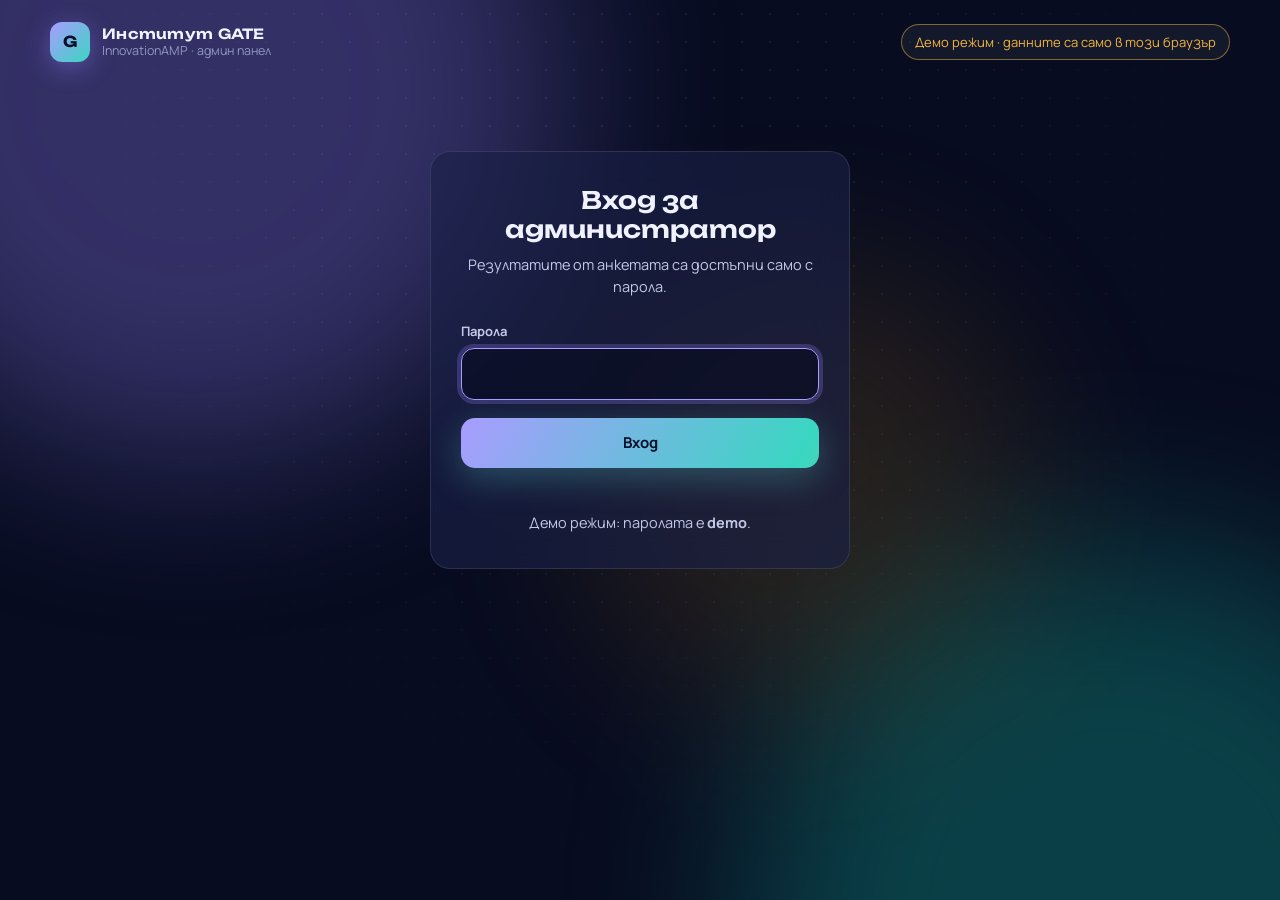
==== admin.html @ 1cb42c44 "InnovationAMP training feedback form with admin dashboard and Apps Script backend Co-Authored-By: Cl" ====
<!doctype html>
<html lang="bg">
<head>
  <meta charset="utf-8">
  <meta name="viewport" content="width=device-width, initial-scale=1">
  <title>Админ · Оценка на обученията · InnovationAMP</title>
  <meta name="robots" content="noindex, nofollow">
  <meta name="theme-color" content="#080c20">
  <link rel="preconnect" href="https://fonts.googleapis.com">
  <link rel="preconnect" href="https://fonts.gstatic.com" crossorigin>
  <link href="https://fonts.googleapis.com/css2?family=Manrope:wght@500;600;700;800&family=Unbounded:wght@500;600;700&display=swap" rel="stylesheet">
  <link rel="stylesheet" href="assets/css/style.css">
</head>
<body>
  <div class="aurora" aria-hidden="true"><i></i><i></i><i></i></div>

  <div class="wrap wrap--wide">
    <header class="top">
      <a class="brand" href="index.html">
        <div class="brand-mark" aria-hidden="true">G</div>
        <div class="brand-text">
          <b>Институт GATE</b>
          <span>InnovationAMP · админ панел</span>
        </div>
      </a>
      <span class="pill pill--demo" id="demoPill" hidden>Демо режим · данните са само в този браузър</span>
    </header>

    <!-- ВХОД -->
    <form class="card login" id="login" autocomplete="off">
      <h1>Вход за администратор</h1>
      <p>Резултатите от анкетата са достъпни само с парола.</p>
      <label class="field">
        <span>Парола</span>
        <input class="input" id="pwd" type="password" required autofocus>
      </label>
      <button class="btn btn--primary" id="loginBtn" type="submit">Вход</button>
      <div class="login-msg" id="loginMsg" role="alert"></div>
      <p id="demoHint" hidden>Демо режим: паролата е <b>demo</b>.</p>
    </form>

    <!-- ТАБЛО -->
    <main class="dash" id="dash" hidden>
      <div class="dash-head">
        <div>
          <h1>Резултати от оценката</h1>
          <p id="updated"></p>
        </div>
        <div class="toolbar">
          <button class="btn btn--sm" id="seedBtn" type="button" hidden>Зареди примерни данни</button>
          <button class="btn btn--sm" id="refreshBtn" type="button">Обнови</button>
          <button class="btn btn--sm" id="csvBtn" type="button">Експорт в CSV</button>
          <button class="btn btn--sm btn--danger" id="resetBtn" type="button">Изтрий цялата база</button>
          <button class="btn btn--sm btn--ghost" id="logoutBtn" type="button">Изход</button>
        </div>
      </div>

      <div class="filters" id="filters" role="group" aria-label="Филтър по обучение"></div>

      <div class="kpis" id="kpis"></div>

      <div class="grid2">
        <section class="card box">
          <h2>Средна оценка по въпроси</h2>
          <p class="box-sub">Скала от 1 (напълно несъгласен) до 5 (напълно съгласен).</p>
          <div id="avgChart"></div>
        </section>
        <section class="card box">
          <h2>Разпределение на отговорите</h2>
          <p class="box-sub">Дял на всяка оценка по въпроси, в проценти.</p>
          <div id="distChart"></div>
        </section>
      </div>

      <section class="card box">
        <h2>Коментари и предложения <span id="commentCount" style="color:var(--muted);font-family:var(--font);font-size:14px"></span></h2>
        <div id="comments"></div>
      </section>

      <section class="card box">
        <h2>Всички отговори <span id="rowCount" style="color:var(--muted);font-family:var(--font);font-size:14px"></span></h2>
        <p class="box-sub">Един ред = оценката на един участник за едно обучение. Кошчето изтрива само този ред.</p>
        <div id="table"></div>
      </section>
    </main>
  </div>

  <div class="tip" id="tip" aria-hidden="true"></div>
  <div class="toast" id="toast" role="status" aria-live="polite"></div>

  <!-- модален прозорец за потвърждение -->
  <div class="modal" id="modal" hidden role="dialog" aria-modal="true" aria-labelledby="modalTitle">
    <div class="card modal-box">
      <h2 id="modalTitle"></h2>
      <p id="modalText"></p>
      <input class="input" id="modalInput" type="text" autocomplete="off" hidden>
      <div class="modal-actions">
        <button class="btn btn--sm" id="modalCancel" type="button">Отказ</button>
        <button class="btn btn--sm btn--danger" id="modalOk" type="button">Изтрий</button>
      </div>
    </div>
  </div>

  <script src="assets/js/config.js"></script>
  <script src="assets/js/api.js"></script>
  <script src="assets/js/admin.js"></script>
</body>
</html>
---- assets/css/style.css ----
/* ============================================================
   InnovationAMP · Оценка на обученията — общи стилове
   (форма + админ панел)
   ============================================================ */

:root {
  --bg: #080c20;
  --surface: #141a3a;
  --card: rgba(26, 33, 72, 0.62);
  --card-solid: #171e44;
  --line: rgba(255, 255, 255, 0.10);
  --line-strong: rgba(255, 255, 255, 0.22);
  --ink: #f1f2ff;
  --ink-2: #c3c8e6;
  --muted: #9198c2;
  --ai: #8878ee;   --ai-glow: #a99cff;
  --iot: #10a593;  --iot-glow: #3ad6c2;
  --data: #c48610; --data-glow: #f2b53c;
  --danger: #ff7a70;
  --ok: #3ad6c2;
  --accent: var(--ai);
  --accent-glow: var(--ai-glow);
  --radius: 20px;
  --font: "Manrope", "Segoe UI", system-ui, sans-serif;
  --display: "Unbounded", "Manrope", "Segoe UI", sans-serif;
}

* { box-sizing: border-box; }
html { scroll-behavior: smooth; }
body {
  margin: 0;
  min-height: 100vh;
  background: var(--bg);
  color: var(--ink);
  font-family: var(--font);
  font-size: 16px;
  line-height: 1.55;
  -webkit-font-smoothing: antialiased;
  overflow-x: hidden;
}
h1, h2, h3 { font-family: var(--display); font-weight: 600; line-height: 1.2; margin: 0; text-wrap: balance; }
p { margin: 0; }
button { font: inherit; color: inherit; cursor: pointer; }
[hidden] { display: none !important; }
:focus-visible { outline: 2px solid var(--accent-glow); outline-offset: 3px; border-radius: 6px; }

/* ---------- анимиран фон ---------- */
.aurora { position: fixed; inset: 0; z-index: -1; overflow: hidden; pointer-events: none; }
.aurora i {
  position: absolute; width: 58vmax; height: 58vmax; border-radius: 50%;
  filter: blur(90px); opacity: 0.34;
  animation: drift 26s ease-in-out infinite alternate;
}
.aurora i:nth-child(1) { background: var(--ai);   top: -22vmax; left: -14vmax; }
.aurora i:nth-child(2) { background: var(--iot);  bottom: -30vmax; right: -16vmax; animation-duration: 32s; animation-delay: -8s; }
.aurora i:nth-child(3) { background: var(--data); top: 30%; left: 46%; width: 34vmax; height: 34vmax; opacity: 0.16; animation-duration: 38s; animation-delay: -15s; }
.aurora::after {
  content: ""; position: absolute; inset: 0;
  background-image: radial-gradient(rgba(255,255,255,0.07) 1px, transparent 1px);
  background-size: 28px 28px;
  mask-image: radial-gradient(ellipse at 50% 20%, #000 10%, transparent 72%);
  -webkit-mask-image: radial-gradient(ellipse at 50% 20%, #000 10%, transparent 72%);
}
@keyframes drift {
  from { transform: translate3d(0, 0, 0) scale(1); }
  to   { transform: translate3d(9vmax, 6vmax, 0) scale(1.18); }
}

/* ---------- обща рамка ---------- */
.wrap { width: min(100% - 32px, 860px); margin-inline: auto; }
.wrap--wide { width: min(100% - 32px, 1180px); }

.top { display: flex; align-items: center; justify-content: space-between; gap: 12px; padding: 22px 0 8px; flex-wrap: wrap; }
.brand { display: flex; align-items: center; gap: 12px; text-decoration: none; color: inherit; }
.brand-mark {
  width: 40px; height: 40px; border-radius: 12px; display: grid; place-items: center;
  background: linear-gradient(135deg, var(--ai-glow), var(--iot-glow));
  color: #07102a; font-family: var(--display); font-weight: 700; font-size: 15px;
  box-shadow: 0 6px 24px rgba(136, 120, 238, 0.45);
}
.brand-text { display: flex; flex-direction: column; line-height: 1.2; }
.brand-text b { font-family: var(--display); font-size: 14px; font-weight: 600; letter-spacing: 0.02em; }
.brand-text span { font-size: 12.5px; color: var(--muted); }

.pill {
  display: inline-flex; align-items: center; gap: 8px; padding: 7px 13px; border-radius: 999px;
  border: 1px solid var(--line); background: rgba(255,255,255,0.05); font-size: 13px; color: var(--ink-2);
}
.pill svg { width: 15px; height: 15px; }
.pill--demo { border-color: rgba(242, 181, 60, 0.5); color: var(--data-glow); }

.card {
  background: var(--card); border: 1px solid var(--line); border-radius: var(--radius);
  backdrop-filter: blur(18px); -webkit-backdrop-filter: blur(18px);
}

/* ---------- бутони ---------- */
.btn {
  display: inline-flex; align-items: center; justify-content: center; gap: 10px;
  padding: 13px 22px; border-radius: 14px; border: 1px solid var(--line-strong);
  background: rgba(255,255,255,0.06); font-weight: 700; font-size: 15px;
  transition: transform .18s ease, background .18s ease, box-shadow .18s ease, opacity .18s ease;
}
.btn:hover:not(:disabled) { transform: translateY(-2px); background: rgba(255,255,255,0.11); }
.btn:active:not(:disabled) { transform: translateY(0); }
.btn:disabled { opacity: 0.45; cursor: not-allowed; }
.btn svg { width: 18px; height: 18px; flex: none; }
.btn--primary {
  border: 0; color: #07102a;
  background: linear-gradient(120deg, var(--ai-glow), var(--iot-glow) 60%, var(--data-glow) 130%);
  background-size: 160% 100%;
  box-shadow: 0 10px 34px rgba(88, 196, 196, 0.32);
}
.btn--primary:hover:not(:disabled) { background: linear-gradient(120deg, var(--ai-glow), var(--iot-glow) 60%, var(--data-glow) 130%); background-size: 160% 100%; background-position: 60% 0; box-shadow: 0 14px 40px rgba(88, 196, 196, 0.45); }
.btn--ghost { border-color: transparent; background: transparent; color: var(--ink-2); }
.btn--danger { border-color: rgba(255, 122, 112, 0.5); color: var(--danger); }
.btn--danger:hover:not(:disabled) { background: rgba(255, 122, 112, 0.14); }
.btn--sm { padding: 8px 13px; font-size: 13.5px; border-radius: 11px; }
.btn--big { padding: 16px 30px; font-size: 16.5px; border-radius: 16px; }
.spinner { width: 18px; height: 18px; border-radius: 50%; border: 2.5px solid rgba(7,16,42,0.25); border-top-color: #07102a; animation: spin .7s linear infinite; }
.btn:not(.btn--primary) .spinner { border-color: rgba(255,255,255,0.25); border-top-color: #fff; }
@keyframes spin { to { transform: rotate(360deg); } }

/* ============================================================
   ФОРМА
   ============================================================ */

.steps { display: flex; align-items: center; gap: 10px; margin: 26px 0 0; padding: 0; list-style: none; font-size: 13px; color: var(--muted); }
.steps li { display: flex; align-items: center; gap: 8px; transition: color .3s; }
.steps li + li::before { content: ""; width: clamp(14px, 6vw, 46px); height: 2px; border-radius: 2px; background: var(--line-strong); margin-right: 2px; }
.steps b {
  width: 26px; height: 26px; border-radius: 50%; display: grid; place-items: center; font-size: 12.5px;
  border: 1.5px solid var(--line-strong); transition: all .3s;
}
.steps li.is-current { color: var(--ink); }
.steps li.is-current b { background: var(--ink); color: var(--bg); border-color: var(--ink); box-shadow: 0 0 0 5px rgba(255,255,255,0.1); }
.steps li.is-done b { background: var(--iot); border-color: var(--iot); color: #fff; }
.steps li.is-done + li::before { background: var(--iot); }

.stage { display: none; padding: 30px 0 70px; }
.stage.is-active { display: block; animation: stageIn .55s cubic-bezier(.2,.8,.2,1) both; }
@keyframes stageIn { from { opacity: 0; transform: translateY(22px); } to { opacity: 1; transform: none; } }

.hero h1 { font-size: clamp(28px, 5.4vw, 46px); letter-spacing: -0.01em; }
.hero h1 em {
  font-style: normal;
  background: linear-gradient(100deg, var(--ai-glow), var(--iot-glow) 55%, var(--data-glow));
  -webkit-background-clip: text; background-clip: text; color: transparent;
}
.hero p { margin-top: 16px; max-width: 62ch; color: var(--ink-2); font-size: 17px; }
.eyebrow { font-size: 12.5px; letter-spacing: 0.16em; text-transform: uppercase; color: var(--muted); font-weight: 700; margin-bottom: 14px; }

/* --- избор на обучения --- */
.pick { border: 0; padding: 0; margin: 34px 0 0; display: grid; gap: 14px; }
.pick legend { padding: 0; margin-bottom: 14px; font-weight: 700; font-size: 16px; }
.pick legend small { display: block; font-weight: 500; color: var(--muted); font-size: 13.5px; margin-top: 2px; }
.pick-card { position: relative; display: block; cursor: pointer; animation: stageIn .6s cubic-bezier(.2,.8,.2,1) both; }
.pick-card:nth-of-type(2) { animation-delay: .08s; }
.pick-card:nth-of-type(3) { animation-delay: .16s; }
.pick-card input { position: absolute; opacity: 0; inset: 0; width: 100%; height: 100%; margin: 0; cursor: pointer; }
.pick-body {
  display: grid; grid-template-columns: auto 1fr auto; align-items: center; gap: 18px;
  padding: 20px 22px; border-radius: var(--radius); border: 1.5px solid var(--line);
  background: var(--card); backdrop-filter: blur(18px); -webkit-backdrop-filter: blur(18px);
  transition: transform .22s ease, border-color .22s ease, box-shadow .22s ease, background .22s ease;
}
.pick-card:hover .pick-body { transform: translateY(-3px); border-color: var(--line-strong); }
.pick-icon {
  width: 54px; height: 54px; border-radius: 16px; display: grid; place-items: center;
  background: color-mix(in srgb, var(--c) 22%, transparent); color: var(--g);
  transition: transform .35s cubic-bezier(.3,1.6,.5,1), background .25s;
}
.pick-icon svg { width: 28px; height: 28px; }
.pick-title { font-weight: 700; font-size: 17px; line-height: 1.35; }
.pick-sub { color: var(--muted); font-size: 13.5px; margin-top: 2px; }
.pick-check {
  width: 30px; height: 30px; border-radius: 10px; border: 2px solid var(--line-strong);
  display: grid; place-items: center; transition: all .22s ease;
}
.pick-check svg { width: 18px; height: 18px; stroke-dasharray: 24; stroke-dashoffset: 24; transition: stroke-dashoffset .3s ease .05s; }
.pick-card input:checked + .pick-body {
  border-color: var(--g); background: color-mix(in srgb, var(--c) 16%, var(--card));
  box-shadow: 0 12px 40px color-mix(in srgb, var(--c) 30%, transparent), inset 0 0 0 1px color-mix(in srgb, var(--g) 40%, transparent);
}
.pick-card input:checked + .pick-body .pick-icon { transform: scale(1.1) rotate(-6deg); background: var(--c); color: #fff; }
.pick-card input:checked + .pick-body .pick-check { background: var(--g); border-color: var(--g); color: #07102a; }
.pick-card input:checked + .pick-body .pick-check svg { stroke-dashoffset: 0; }
.pick-card input:focus-visible + .pick-body { outline: 2px solid var(--g); outline-offset: 3px; }

.actions { display: flex; align-items: center; justify-content: space-between; gap: 14px; flex-wrap: wrap; margin-top: 28px; }
.actions .hint { color: var(--muted); font-size: 14px; }

/* --- табове --- */
.rate-head h2 { font-size: clamp(22px, 3.6vw, 30px); }
.rate-head p { color: var(--ink-2); margin-top: 8px; }
.tabs { display: flex; gap: 10px; margin-top: 24px; overflow-x: auto; padding: 4px 2px 22px; scrollbar-width: thin; }
.tab {
  --c: var(--ai); --g: var(--ai-glow);
  flex: 1 1 0; min-width: 190px; display: flex; align-items: center; gap: 12px; text-align: left;
  padding: 13px 16px; border-radius: 16px; border: 1.5px solid var(--line);
  background: rgba(255,255,255,0.04); color: var(--ink-2);
  transition: all .22s ease;
}
.tab:hover { border-color: var(--line-strong); color: var(--ink); }
.tab[aria-selected="true"] {
  color: var(--ink); border-color: var(--g);
  background: color-mix(in srgb, var(--c) 20%, var(--card-solid));
  box-shadow: 0 10px 30px color-mix(in srgb, var(--c) 28%, transparent);
}
.tab-label { font-weight: 700; font-size: 14.5px; line-height: 1.3; flex: 1; }
.tab-label small { display: block; font-weight: 500; font-size: 12px; color: var(--muted); margin-top: 1px; }
.ring { position: relative; width: 38px; height: 38px; flex: none; }
.ring svg { width: 100%; height: 100%; transform: rotate(-90deg); }
.ring circle { fill: none; stroke-width: 4; }
.ring .ring-bg { stroke: rgba(255,255,255,0.13); }
.ring .ring-fg { stroke: var(--g); stroke-linecap: round; stroke-dasharray: 100.5; stroke-dashoffset: 100.5; transition: stroke-dashoffset .45s cubic-bezier(.3,1,.4,1); }
.ring span { position: absolute; inset: 0; display: grid; place-items: center; font-size: 11px; font-weight: 800; color: var(--ink); }
.ring span svg { width: 16px; height: 16px; transform: none; color: var(--g); }
.tab.is-warn { border-color: var(--danger); animation: shake .45s ease; }
.tab.is-warn .tab-label small { color: var(--danger); }
@keyframes shake { 20% { transform: translateX(-6px); } 40% { transform: translateX(6px); } 60% { transform: translateX(-4px); } 80% { transform: translateX(3px); } }

/* --- панел с въпроси --- */
.panel { --c: var(--ai); --g: var(--ai-glow); margin-top: 10px; display: grid; gap: 14px; }
.panel.is-active { animation: stageIn .45s cubic-bezier(.2,.8,.2,1) both; }
.panel-title { display: flex; align-items: center; gap: 12px; margin: 8px 0 2px; }
.panel-title i { width: 10px; height: 10px; border-radius: 50%; background: var(--g); box-shadow: 0 0 0 5px color-mix(in srgb, var(--c) 30%, transparent); flex: none; }
.panel-title h3 { font-size: 18px; }

.q { padding: 20px 22px 18px; transition: border-color .25s, box-shadow .25s; }
.q-head { display: flex; gap: 14px; align-items: flex-start; }
.q-num {
  flex: none; width: 30px; height: 30px; border-radius: 10px; display: grid; place-items: center;
  font-weight: 800; font-size: 13.5px; background: rgba(255,255,255,0.08); color: var(--ink-2);
  transition: all .25s ease;
}
.q-text { font-weight: 700; font-size: 16.5px; padding-top: 3px; }
.q.is-answered .q-num { background: var(--c); color: #fff; }
.q.is-missing { border-color: var(--danger); box-shadow: 0 0 0 4px rgba(255, 122, 112, 0.14); }
.q-error { display: none; color: var(--danger); font-size: 13.5px; font-weight: 600; margin-top: 10px; }
.q.is-missing .q-error { display: block; }

/* --- плъзгач 1–5 --- */
.scale { margin-top: 18px; padding: 6px 0 0; border-radius: 14px; touch-action: pan-y; user-select: none; -webkit-user-select: none; }
.scale-rail { position: relative; height: 44px; margin: 0 22px; cursor: pointer; }
.scale-rail::before {
  content: ""; position: absolute; left: -10px; right: -10px; top: 50%; height: 10px; margin-top: -5px;
  border-radius: 10px; background: rgba(255,255,255,0.10);
}
.scale-fill {
  position: absolute; left: -10px; top: 50%; height: 10px; margin-top: -5px; border-radius: 10px;
  width: 0; background: linear-gradient(90deg, var(--c), var(--g));
  transition: width .28s cubic-bezier(.3,1.2,.4,1);
}
.scale-stop {
  position: absolute; top: 50%; width: 30px; height: 30px; margin: -15px 0 0 -15px; border-radius: 50%;
  display: grid; place-items: center; font-size: 12.5px; font-weight: 800; color: var(--muted);
  background: var(--card-solid); border: 2px solid var(--line-strong);
  transition: all .22s ease;
}
.scale-rail:hover .scale-stop { border-color: rgba(255,255,255,0.4); }
.scale-stop.is-on { background: var(--c); border-color: var(--g); color: #fff; }
.scale-thumb {
  position: absolute; top: 50%; width: 44px; height: 44px; margin: -22px 0 0 -22px; border-radius: 50%;
  display: grid; place-items: center; font-weight: 800; font-size: 17px; color: #07102a;
  background: var(--g); box-shadow: 0 6px 22px color-mix(in srgb, var(--c) 70%, transparent), 0 0 0 6px color-mix(in srgb, var(--g) 22%, transparent);
  transform: scale(0); opacity: 0; pointer-events: none; z-index: 2;
  transition: left .28s cubic-bezier(.3,1.2,.4,1), transform .3s cubic-bezier(.3,1.7,.5,1), opacity .2s;
}
.scale.has-value .scale-thumb { transform: scale(1); opacity: 1; }
.scale.is-dragging .scale-thumb { transform: scale(1.14); transition: left .08s linear, transform .2s; }
.scale.is-dragging .scale-fill { transition: width .08s linear; }
.scale-ends { display: flex; justify-content: space-between; gap: 12px; margin-top: 8px; font-size: 12.5px; color: var(--muted); }
.scale-ends span:last-child { text-align: right; }
.scale-value { margin-top: 10px; min-height: 24px; text-align: center; font-size: 14.5px; font-weight: 700; color: var(--muted); }
.scale.has-value .scale-value { color: var(--g); }
.scale:focus-visible { outline: 2px solid var(--g); outline-offset: 6px; }

/* --- коментар --- */
.q textarea {
  width: 100%; min-height: 120px; margin-top: 16px; resize: vertical; padding: 14px 16px;
  border-radius: 14px; border: 1.5px solid var(--line); background: rgba(5, 8, 26, 0.5);
  color: var(--ink); font: inherit; line-height: 1.5; transition: border-color .2s, box-shadow .2s;
}
.q textarea::placeholder { color: var(--muted); }
.q textarea:focus { outline: none; border-color: var(--g); box-shadow: 0 0 0 4px color-mix(in srgb, var(--c) 28%, transparent); }
.counter { display: flex; justify-content: space-between; margin-top: 8px; font-size: 12.5px; color: var(--muted); }
.counter.is-near b { color: var(--data-glow); }
.optional { font-weight: 500; color: var(--muted); font-size: 13px; margin-left: 6px; }

/* --- долна лента --- */
.submit-bar { position: sticky; bottom: 14px; z-index: 5; margin-top: 22px; padding: 16px 18px; background: rgba(18, 24, 56, 0.9); box-shadow: 0 18px 50px rgba(0,0,0,0.45); }
.progress { height: 6px; border-radius: 6px; background: rgba(255,255,255,0.1); overflow: hidden; }
.progress i { display: block; height: 100%; width: 0; border-radius: 6px; background: linear-gradient(90deg, var(--ai-glow), var(--iot-glow), var(--data-glow)); transition: width .45s cubic-bezier(.3,1,.4,1); }
.submit-row { display: flex; align-items: center; gap: 12px; margin-top: 14px; flex-wrap: wrap; }
.submit-row .grow { flex: 1; min-width: 150px; font-size: 14px; color: var(--ink-2); }
.submit-row .grow b { color: var(--ink); }
.form-msg { margin-top: 12px; font-size: 14px; font-weight: 600; color: var(--danger); }
.form-msg:empty { display: none; }

/* --- край --- */
.done { text-align: center; padding: 46px 26px; margin-top: 20px; position: relative; overflow: hidden; }
.done-badge { width: 96px; height: 96px; margin: 0 auto 22px; border-radius: 50%; display: grid; place-items: center; background: linear-gradient(135deg, var(--ai-glow), var(--iot-glow)); color: #07102a; animation: pop .7s cubic-bezier(.3,1.7,.5,1) both; box-shadow: 0 16px 50px rgba(58, 214, 194, 0.4); }
.done-badge svg { width: 48px; height: 48px; stroke-dasharray: 40; stroke-dashoffset: 40; animation: draw .5s ease .45s forwards; }
@keyframes pop { from { transform: scale(0); } to { transform: scale(1); } }
@keyframes draw { to { stroke-dashoffset: 0; } }
.done h2 { font-size: clamp(24px, 4.4vw, 34px); }
.done p { color: var(--ink-2); margin: 14px auto 0; max-width: 52ch; }
.done-list { display: flex; flex-wrap: wrap; gap: 10px; justify-content: center; margin: 24px 0 28px; padding: 0; list-style: none; }
.done-list li { padding: 8px 14px; border-radius: 999px; font-size: 13.5px; font-weight: 700; border: 1px solid var(--g); background: color-mix(in srgb, var(--c) 20%, transparent); }
.confetti { position: fixed; top: -14px; width: 10px; height: 16px; border-radius: 3px; z-index: 50; pointer-events: none; animation: fall linear forwards; }
@keyframes fall { to { transform: translate3d(var(--dx), 108vh, 0) rotate(var(--rot)); opacity: 0.9; } }

.foot { padding: 0 0 34px; color: var(--muted); font-size: 13px; text-align: center; }
.foot a { color: var(--ink-2); }

/* ---------- toast ---------- */
.toast {
  position: fixed; left: 50%; top: 20px; transform: translate(-50%, -30px); opacity: 0; z-index: 80;
  padding: 13px 20px; border-radius: 14px; background: #f1f2ff; color: #0a0e24; font-weight: 700; font-size: 14.5px;
  box-shadow: 0 16px 50px rgba(0,0,0,0.5); transition: all .3s ease; pointer-events: none; max-width: min(92vw, 520px); text-align: center;
}
.toast.is-on { transform: translate(-50%, 0); opacity: 1; }
.toast.is-error { background: #ffd9d5; color: #5c0f08; }

/* ============================================================
   АДМИН
   ============================================================ */

.login { max-width: 420px; margin: 9vh auto 0; padding: 34px 30px; text-align: center; }
.login h1 { font-size: 24px; }
.login p { color: var(--ink-2); margin-top: 10px; font-size: 14.5px; }
.field { display: block; text-align: left; margin-top: 22px; }
.field span { display: block; font-size: 13px; font-weight: 700; color: var(--ink-2); margin-bottom: 7px; }
.input {
  width: 100%; padding: 13px 15px; border-radius: 13px; border: 1.5px solid var(--line-strong);
  background: rgba(5, 8, 26, 0.55); color: var(--ink); font: inherit;
}
.input:focus { outline: none; border-color: var(--ai-glow); box-shadow: 0 0 0 4px rgba(136, 120, 238, 0.28); }
.login .btn { width: 100%; margin-top: 18px; }
.login-msg { min-height: 22px; margin-top: 12px; color: var(--danger); font-size: 14px; font-weight: 600; }

.dash { padding: 10px 0 70px; }
.dash-head { display: flex; align-items: flex-end; justify-content: space-between; gap: 16px; flex-wrap: wrap; margin-top: 22px; }
.dash-head h1 { font-size: clamp(22px, 3.4vw, 30px); }
.dash-head p { color: var(--muted); font-size: 14px; margin-top: 6px; }
.toolbar { display: flex; gap: 8px; flex-wrap: wrap; }

.filters { display: flex; gap: 8px; flex-wrap: wrap; margin-top: 22px; }
.chip {
  display: inline-flex; align-items: center; gap: 8px; padding: 8px 14px; border-radius: 999px;
  border: 1.5px solid var(--line); background: rgba(255,255,255,0.04); font-size: 13.5px; font-weight: 700; color: var(--ink-2);
  transition: all .18s;
}
.chip i { width: 10px; height: 10px; border-radius: 50%; background: var(--c, var(--ink-2)); }
.chip:hover { border-color: var(--line-strong); }
.chip[aria-pressed="true"] { background: #f1f2ff; color: #0a0e24; border-color: #f1f2ff; }

.kpis { display: grid; grid-template-columns: repeat(auto-fit, minmax(190px, 1fr)); gap: 14px; margin-top: 18px; }
.kpi { padding: 18px 20px; }
.kpi-label { font-size: 13px; color: var(--muted); font-weight: 600; }
.kpi-value { font-family: var(--display); font-size: 32px; font-weight: 600; margin-top: 6px; line-height: 1.1; }
.kpi-value small { font-family: var(--font); font-size: 14px; color: var(--muted); font-weight: 600; margin-left: 4px; }
.kpi-sub { font-size: 12.5px; color: var(--muted); margin-top: 6px; }

.grid2 { display: grid; grid-template-columns: repeat(auto-fit, minmax(min(100%, 460px), 1fr)); gap: 14px; margin-top: 14px; }
.box { padding: 22px; margin-top: 14px; }
.grid2 .box { margin-top: 0; }
.box h2 { font-size: 16.5px; }
.box-sub { color: var(--muted); font-size: 13px; margin-top: 5px; }
.legend { display: flex; flex-wrap: wrap; gap: 6px 16px; margin-top: 14px; font-size: 12.5px; color: var(--ink-2); }
.legend span { display: inline-flex; align-items: center; gap: 7px; }
.legend i { width: 11px; height: 11px; border-radius: 3px; background: var(--c); flex: none; }
.empty { padding: 34px 10px; text-align: center; color: var(--muted); font-size: 14.5px; }

/* средни оценки — групирани ленти */
.bars { margin-top: 18px; display: grid; gap: 16px; }
.bar-group-label { font-size: 13.5px; font-weight: 700; color: var(--ink-2); margin-bottom: 7px; }
.bar-row { display: grid; grid-template-columns: 1fr 44px; align-items: center; gap: 10px; height: 20px; }
.bar-track {
  position: relative; height: 12px;
  background-image: linear-gradient(90deg, rgba(255,255,255,0.09) 1px, transparent 1px);
  background-size: 20% 100%; border-right: 1px solid rgba(255,255,255,0.09);
}
.bar-fill { position: absolute; left: 0; top: 0; bottom: 0; border-radius: 0 4px 4px 0; background: var(--c); width: 0; transition: width .7s cubic-bezier(.2,.9,.3,1); }
.bar-row:hover .bar-fill { filter: brightness(1.25); }
.bar-val { font-size: 13px; font-weight: 800; font-variant-numeric: tabular-nums; }
.bar-axis { display: grid; grid-template-columns: 1fr 44px; gap: 10px; margin-top: 4px; }
.bar-axis div { display: flex; justify-content: space-between; font-size: 11px; color: var(--muted); font-variant-numeric: tabular-nums; }

/* разпределение — 100% подредени ленти */
.dist { margin-top: 18px; display: grid; gap: 22px; }
.dist-title { display: flex; align-items: center; gap: 9px; font-size: 14px; font-weight: 800; margin-bottom: 10px; }
.dist-title i { width: 10px; height: 10px; border-radius: 50%; background: var(--c); }
.dist-title small { font-weight: 600; color: var(--muted); }
.dist-row { display: grid; grid-template-columns: minmax(96px, 150px) 1fr; align-items: center; gap: 12px; margin-top: 7px; }
.dist-row > span { font-size: 12.5px; color: var(--ink-2); line-height: 1.25; }
.stack { display: flex; gap: 2px; height: 22px; }
.seg { min-width: 3px; border-radius: 3px; display: grid; place-items: center; font-size: 11px; font-weight: 800; color: #fff; overflow: hidden; transition: filter .15s; }
.seg:hover { filter: brightness(1.3); }
.seg[data-v="1"] { background: #d1553f; }
.seg[data-v="2"] { background: #94483f; }
.seg[data-v="3"] { background: #5b6078; }
.seg[data-v="4"] { background: #33639c; }
.seg[data-v="5"] { background: #3d8be0; }
.legend i[data-v="1"] { background: #d1553f; } .legend i[data-v="2"] { background: #94483f; }
.legend i[data-v="3"] { background: #5b6078; } .legend i[data-v="4"] { background: #33639c; }
.legend i[data-v="5"] { background: #3d8be0; }

/* коментари */
.comments { margin-top: 16px; display: grid; gap: 10px; max-height: 520px; overflow-y: auto; padding-right: 4px; }
.comment { padding: 14px 16px; border-radius: 14px; border: 1px solid var(--line); background: rgba(255,255,255,0.035); }
.comment-meta { display: flex; align-items: center; gap: 10px; font-size: 12.5px; color: var(--muted); flex-wrap: wrap; }
.comment p { margin-top: 8px; font-size: 14.5px; color: var(--ink); white-space: pre-wrap; overflow-wrap: anywhere; }
.tag { display: inline-flex; align-items: center; gap: 7px; font-weight: 700; color: var(--ink-2); white-space: nowrap; }
.tag i { width: 9px; height: 9px; border-radius: 50%; background: var(--c); flex: none; }

/* таблица */
.table-wrap { margin-top: 16px; overflow-x: auto; border-radius: 14px; border: 1px solid var(--line); }
table { width: 100%; border-collapse: collapse; font-size: 13.5px; min-width: 760px; }
th, td { padding: 10px 12px; text-align: left; border-bottom: 1px solid var(--line); vertical-align: top; }
th { font-size: 12px; color: var(--muted); font-weight: 700; background: rgba(255,255,255,0.04); white-space: nowrap; position: sticky; top: 0; }
tbody tr:last-child td { border-bottom: 0; }
tbody tr:hover { background: rgba(255,255,255,0.035); }
td.num, th.num { text-align: center; font-variant-numeric: tabular-nums; font-weight: 700; }
td.cmt { max-width: 300px; color: var(--ink-2); overflow-wrap: anywhere; }
td.nowrap { white-space: nowrap; color: var(--ink-2); }
.icon-btn { width: 32px; height: 32px; border-radius: 9px; border: 1px solid transparent; background: transparent; color: var(--muted); display: grid; place-items: center; transition: all .15s; }
.icon-btn:hover { color: var(--danger); border-color: rgba(255,122,112,0.5); background: rgba(255,122,112,0.1); }
.icon-btn svg { width: 16px; height: 16px; }

/* tooltip + modal */
.tip { position: fixed; z-index: 90; pointer-events: none; padding: 8px 11px; border-radius: 10px; background: #f1f2ff; color: #0a0e24; font-size: 12.5px; font-weight: 700; box-shadow: 0 10px 30px rgba(0,0,0,0.5); opacity: 0; transition: opacity .12s; max-width: 260px; }
.tip.is-on { opacity: 1; }
.tip small { display: block; font-weight: 600; color: #4a5078; }
.modal { position: fixed; inset: 0; z-index: 70; display: grid; place-items: center; padding: 18px; background: rgba(4, 6, 18, 0.72); backdrop-filter: blur(6px); animation: fade .2s ease; }
@keyframes fade { from { opacity: 0; } }
.modal-box { width: min(100%, 440px); padding: 26px; background: var(--card-solid); animation: stageIn .3s ease both; }
.modal-box h2 { font-size: 19px; }
.modal-box p { color: var(--ink-2); margin-top: 10px; font-size: 14.5px; }
.modal-box .input { margin-top: 16px; }
.modal-actions { display: flex; justify-content: flex-end; gap: 10px; margin-top: 22px; }

@media (max-width: 640px) {
  .pick-body { grid-template-columns: auto 1fr auto; padding: 16px; gap: 14px; }
  .pick-icon { width: 46px; height: 46px; }
  .pick-title { font-size: 15.5px; }
  .q { padding: 18px 16px 16px; }
  .scale-rail { margin: 0 20px; }
  .steps span { display: none; }
  .steps li.is-current span { display: inline; }
  .submit-row .btn--primary { width: 100%; order: 3; }
  .tab { min-width: 170px; }
}

@media (prefers-reduced-motion: reduce) {
  *, *::before, *::after { animation-duration: .01ms !important; animation-iteration-count: 1 !important; transition-duration: .01ms !important; }
  html { scroll-behavior: auto; }
}
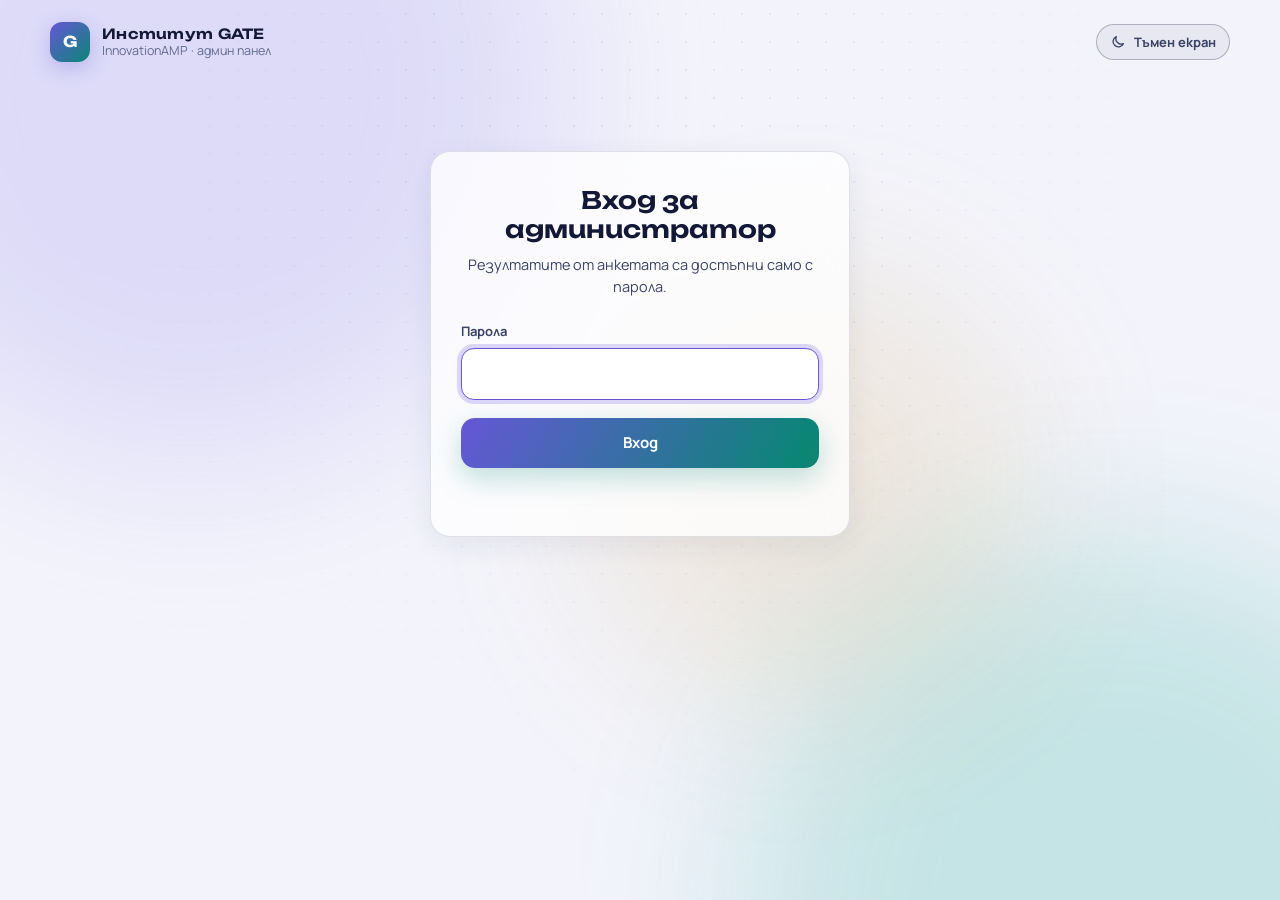
==== commit 5b8f0ddc: "Add a light theme with a toggle, light by default Co-Authored-By: Claude Fable 5.2 <noreply@anthropi" ====
--- a/admin.html
+++ b/admin.html
@@ -9,6 +9,7 @@
   <link rel="preconnect" href="https://fonts.googleapis.com">
   <link rel="preconnect" href="https://fonts.gstatic.com" crossorigin>
   <link href="https://fonts.googleapis.com/css2?family=Manrope:wght@500;600;700;800&family=Unbounded:wght@500;600;700&display=swap" rel="stylesheet">
+  <script src="assets/js/theme.js"></script>
   <link rel="stylesheet" href="assets/css/style.css">
 </head>
 <body>
@@ -23,7 +24,14 @@
           <span>InnovationAMP · админ панел</span>
         </div>
       </a>
-      <span class="pill pill--demo" id="demoPill" hidden>Демо режим · данните са само в този браузър</span>
+      <div class="top-tools">
+        <button class="theme-btn" id="themeBtn" type="button">
+          <svg class="i-moon" viewBox="0 0 24 24" fill="none" stroke="currentColor" stroke-width="2" stroke-linecap="round" stroke-linejoin="round" aria-hidden="true"><path d="M20 14.5A8 8 0 019.5 4a8 8 0 1010.5 10.5z"/></svg>
+          <svg class="i-sun" viewBox="0 0 24 24" fill="none" stroke="currentColor" stroke-width="2" stroke-linecap="round" stroke-linejoin="round" aria-hidden="true"><circle cx="12" cy="12" r="4"/><path d="M12 2v2M12 20v2M4.9 4.9l1.4 1.4M17.7 17.7l1.4 1.4M2 12h2M20 12h2M4.9 19.1l1.4-1.4M17.7 6.3l1.4-1.4"/></svg>
+          <span>Тъмен екран</span>
+        </button>
+        <span class="pill pill--demo" id="demoPill" hidden>Демо режим · данните са само в този браузър</span>
+      </div>
     </header>
 
     <!-- ВХОД -->
--- a/assets/css/style.css
+++ b/assets/css/style.css
@@ -8,8 +8,8 @@
   --surface: #141a3a;
   --card: rgba(26, 33, 72, 0.62);
   --card-solid: #171e44;
-  --line: rgba(255, 255, 255, 0.10);
-  --line-strong: rgba(255, 255, 255, 0.22);
+  --line: rgba(var(--tint), 0.10);
+  --line-strong: rgba(var(--tint), 0.22);
   --ink: #f1f2ff;
   --ink-2: #c3c8e6;
   --muted: #9198c2;
@@ -20,6 +20,13 @@
   --ok: #3ad6c2;
   --accent: var(--ai);
   --accent-glow: var(--ai-glow);
+  --tint: 255, 255, 255;
+  --on-accent: #07102a;
+  --input-bg: rgba(5, 8, 26, 0.5);
+  --bar-bg: rgba(18, 24, 56, 0.9);
+  --inv-bg: #f1f2ff; --inv-ink: #0a0e24; --inv-muted: #4a5078;
+  --aurora-o: 0.34;
+  color-scheme: dark;
   --radius: 20px;
   --font: "Manrope", "Segoe UI", system-ui, sans-serif;
   --display: "Unbounded", "Manrope", "Segoe UI", sans-serif;
@@ -48,7 +55,7 @@
 .aurora { position: fixed; inset: 0; z-index: -1; overflow: hidden; pointer-events: none; }
 .aurora i {
   position: absolute; width: 58vmax; height: 58vmax; border-radius: 50%;
-  filter: blur(90px); opacity: 0.34;
+  filter: blur(90px); opacity: var(--aurora-o);
   animation: drift 26s ease-in-out infinite alternate;
 }
 .aurora i:nth-child(1) { background: var(--ai);   top: -22vmax; left: -14vmax; }
@@ -56,7 +63,7 @@
 .aurora i:nth-child(3) { background: var(--data); top: 30%; left: 46%; width: 34vmax; height: 34vmax; opacity: 0.16; animation-duration: 38s; animation-delay: -15s; }
 .aurora::after {
   content: ""; position: absolute; inset: 0;
-  background-image: radial-gradient(rgba(255,255,255,0.07) 1px, transparent 1px);
+  background-image: radial-gradient(rgba(var(--tint), 0.07) 1px, transparent 1px);
   background-size: 28px 28px;
   mask-image: radial-gradient(ellipse at 50% 20%, #000 10%, transparent 72%);
   -webkit-mask-image: radial-gradient(ellipse at 50% 20%, #000 10%, transparent 72%);
@@ -75,7 +82,7 @@
 .brand-mark {
   width: 40px; height: 40px; border-radius: 12px; display: grid; place-items: center;
   background: linear-gradient(135deg, var(--ai-glow), var(--iot-glow));
-  color: #07102a; font-family: var(--display); font-weight: 700; font-size: 15px;
+  color: var(--on-accent); font-family: var(--display); font-weight: 700; font-size: 15px;
   box-shadow: 0 6px 24px rgba(136, 120, 238, 0.45);
 }
 .brand-text { display: flex; flex-direction: column; line-height: 1.2; }
@@ -84,7 +91,7 @@
 
 .pill {
   display: inline-flex; align-items: center; gap: 8px; padding: 7px 13px; border-radius: 999px;
-  border: 1px solid var(--line); background: rgba(255,255,255,0.05); font-size: 13px; color: var(--ink-2);
+  border: 1px solid var(--line); background: rgba(var(--tint), 0.05); font-size: 13px; color: var(--ink-2);
 }
 .pill svg { width: 15px; height: 15px; }
 .pill--demo { border-color: rgba(242, 181, 60, 0.5); color: var(--data-glow); }
@@ -98,15 +105,15 @@
 .btn {
   display: inline-flex; align-items: center; justify-content: center; gap: 10px;
   padding: 13px 22px; border-radius: 14px; border: 1px solid var(--line-strong);
-  background: rgba(255,255,255,0.06); font-weight: 700; font-size: 15px;
+  background: rgba(var(--tint), 0.06); font-weight: 700; font-size: 15px;
   transition: transform .18s ease, background .18s ease, box-shadow .18s ease, opacity .18s ease;
 }
-.btn:hover:not(:disabled) { transform: translateY(-2px); background: rgba(255,255,255,0.11); }
+.btn:hover:not(:disabled) { transform: translateY(-2px); background: rgba(var(--tint), 0.11); }
 .btn:active:not(:disabled) { transform: translateY(0); }
 .btn:disabled { opacity: 0.45; cursor: not-allowed; }
 .btn svg { width: 18px; height: 18px; flex: none; }
 .btn--primary {
-  border: 0; color: #07102a;
+  border: 0; color: var(--on-accent);
   background: linear-gradient(120deg, var(--ai-glow), var(--iot-glow) 60%, var(--data-glow) 130%);
   background-size: 160% 100%;
   box-shadow: 0 10px 34px rgba(88, 196, 196, 0.32);
@@ -117,8 +124,7 @@
 .btn--danger:hover:not(:disabled) { background: rgba(255, 122, 112, 0.14); }
 .btn--sm { padding: 8px 13px; font-size: 13.5px; border-radius: 11px; }
 .btn--big { padding: 16px 30px; font-size: 16.5px; border-radius: 16px; }
-.spinner { width: 18px; height: 18px; border-radius: 50%; border: 2.5px solid rgba(7,16,42,0.25); border-top-color: #07102a; animation: spin .7s linear infinite; }
-.btn:not(.btn--primary) .spinner { border-color: rgba(255,255,255,0.25); border-top-color: #fff; }
+.spinner { width: 18px; height: 18px; border-radius: 50%; border: 2.5px solid color-mix(in srgb, currentColor 25%, transparent); border-top-color: currentColor; animation: spin .7s linear infinite; }
 @keyframes spin { to { transform: rotate(360deg); } }
 
 /* ============================================================
@@ -133,7 +139,7 @@
   border: 1.5px solid var(--line-strong); transition: all .3s;
 }
 .steps li.is-current { color: var(--ink); }
-.steps li.is-current b { background: var(--ink); color: var(--bg); border-color: var(--ink); box-shadow: 0 0 0 5px rgba(255,255,255,0.1); }
+.steps li.is-current b { background: var(--ink); color: var(--bg); border-color: var(--ink); box-shadow: 0 0 0 5px rgba(var(--tint), 0.1); }
 .steps li.is-done b { background: var(--iot); border-color: var(--iot); color: #fff; }
 .steps li.is-done + li::before { background: var(--iot); }
 
@@ -167,7 +173,7 @@
 .pick-card:hover .pick-body { transform: translateY(-3px); border-color: var(--line-strong); }
 .pick-icon {
   width: 54px; height: 54px; border-radius: 16px; display: grid; place-items: center;
-  background: color-mix(in srgb, var(--c) 22%, transparent); color: var(--g);
+  background: color-mix(in srgb, var(--c) 22%, transparent); color: var(--gx);
   transition: transform .35s cubic-bezier(.3,1.6,.5,1), background .25s;
 }
 .pick-icon svg { width: 28px; height: 28px; }
@@ -179,13 +185,13 @@
 }
 .pick-check svg { width: 18px; height: 18px; stroke-dasharray: 24; stroke-dashoffset: 24; transition: stroke-dashoffset .3s ease .05s; }
 .pick-card input:checked + .pick-body {
-  border-color: var(--g); background: color-mix(in srgb, var(--c) 16%, var(--card));
-  box-shadow: 0 12px 40px color-mix(in srgb, var(--c) 30%, transparent), inset 0 0 0 1px color-mix(in srgb, var(--g) 40%, transparent);
+  border-color: var(--gx); background: color-mix(in srgb, var(--c) 16%, var(--card));
+  box-shadow: 0 12px 40px color-mix(in srgb, var(--c) 30%, transparent), inset 0 0 0 1px color-mix(in srgb, var(--gx) 40%, transparent);
 }
 .pick-card input:checked + .pick-body .pick-icon { transform: scale(1.1) rotate(-6deg); background: var(--c); color: #fff; }
-.pick-card input:checked + .pick-body .pick-check { background: var(--g); border-color: var(--g); color: #07102a; }
+.pick-card input:checked + .pick-body .pick-check { background: var(--gx); border-color: var(--gx); color: var(--on-accent); }
 .pick-card input:checked + .pick-body .pick-check svg { stroke-dashoffset: 0; }
-.pick-card input:focus-visible + .pick-body { outline: 2px solid var(--g); outline-offset: 3px; }
+.pick-card input:focus-visible + .pick-body { outline: 2px solid var(--gx); outline-offset: 3px; }
 
 .actions { display: flex; align-items: center; justify-content: space-between; gap: 14px; flex-wrap: wrap; margin-top: 28px; }
 .actions .hint { color: var(--muted); font-size: 14px; }
@@ -198,12 +204,12 @@
   --c: var(--ai); --g: var(--ai-glow);
   flex: 1 1 0; min-width: 190px; display: flex; align-items: center; gap: 12px; text-align: left;
   padding: 13px 16px; border-radius: 16px; border: 1.5px solid var(--line);
-  background: rgba(255,255,255,0.04); color: var(--ink-2);
+  background: rgba(var(--tint), 0.04); color: var(--ink-2);
   transition: all .22s ease;
 }
 .tab:hover { border-color: var(--line-strong); color: var(--ink); }
 .tab[aria-selected="true"] {
-  color: var(--ink); border-color: var(--g);
+  color: var(--ink); border-color: var(--gx);
   background: color-mix(in srgb, var(--c) 20%, var(--card-solid));
   box-shadow: 0 10px 30px color-mix(in srgb, var(--c) 28%, transparent);
 }
@@ -212,10 +218,10 @@
 .ring { position: relative; width: 38px; height: 38px; flex: none; }
 .ring svg { width: 100%; height: 100%; transform: rotate(-90deg); }
 .ring circle { fill: none; stroke-width: 4; }
-.ring .ring-bg { stroke: rgba(255,255,255,0.13); }
-.ring .ring-fg { stroke: var(--g); stroke-linecap: round; stroke-dasharray: 100.5; stroke-dashoffset: 100.5; transition: stroke-dashoffset .45s cubic-bezier(.3,1,.4,1); }
+.ring .ring-bg { stroke: rgba(var(--tint), 0.13); }
+.ring .ring-fg { stroke: var(--gx); stroke-linecap: round; stroke-dasharray: 100.5; stroke-dashoffset: 100.5; transition: stroke-dashoffset .45s cubic-bezier(.3,1,.4,1); }
 .ring span { position: absolute; inset: 0; display: grid; place-items: center; font-size: 11px; font-weight: 800; color: var(--ink); }
-.ring span svg { width: 16px; height: 16px; transform: none; color: var(--g); }
+.ring span svg { width: 16px; height: 16px; transform: none; color: var(--gx); }
 .tab.is-warn { border-color: var(--danger); animation: shake .45s ease; }
 .tab.is-warn .tab-label small { color: var(--danger); }
 @keyframes shake { 20% { transform: translateX(-6px); } 40% { transform: translateX(6px); } 60% { transform: translateX(-4px); } 80% { transform: translateX(3px); } }
@@ -224,14 +230,14 @@
 .panel { --c: var(--ai); --g: var(--ai-glow); margin-top: 10px; display: grid; gap: 14px; }
 .panel.is-active { animation: stageIn .45s cubic-bezier(.2,.8,.2,1) both; }
 .panel-title { display: flex; align-items: center; gap: 12px; margin: 8px 0 2px; }
-.panel-title i { width: 10px; height: 10px; border-radius: 50%; background: var(--g); box-shadow: 0 0 0 5px color-mix(in srgb, var(--c) 30%, transparent); flex: none; }
+.panel-title i { width: 10px; height: 10px; border-radius: 50%; background: var(--gx); box-shadow: 0 0 0 5px color-mix(in srgb, var(--c) 30%, transparent); flex: none; }
 .panel-title h3 { font-size: 18px; }
 
 .q { padding: 20px 22px 18px; transition: border-color .25s, box-shadow .25s; }
 .q-head { display: flex; gap: 14px; align-items: flex-start; }
 .q-num {
   flex: none; width: 30px; height: 30px; border-radius: 10px; display: grid; place-items: center;
-  font-weight: 800; font-size: 13.5px; background: rgba(255,255,255,0.08); color: var(--ink-2);
+  font-weight: 800; font-size: 13.5px; background: rgba(var(--tint), 0.08); color: var(--ink-2);
   transition: all .25s ease;
 }
 .q-text { font-weight: 700; font-size: 16.5px; padding-top: 3px; }
@@ -245,11 +251,11 @@
 .scale-rail { position: relative; height: 44px; margin: 0 22px; cursor: pointer; }
 .scale-rail::before {
   content: ""; position: absolute; left: -10px; right: -10px; top: 50%; height: 10px; margin-top: -5px;
-  border-radius: 10px; background: rgba(255,255,255,0.10);
+  border-radius: 10px; background: rgba(var(--tint), 0.10);
 }
 .scale-fill {
   position: absolute; left: -10px; top: 50%; height: 10px; margin-top: -5px; border-radius: 10px;
-  width: 0; background: linear-gradient(90deg, var(--c), var(--g));
+  width: 0; background: linear-gradient(90deg, var(--c), var(--gx));
   transition: width .28s cubic-bezier(.3,1.2,.4,1);
 }
 .scale-stop {
@@ -258,12 +264,12 @@
   background: var(--card-solid); border: 2px solid var(--line-strong);
   transition: all .22s ease;
 }
-.scale-rail:hover .scale-stop { border-color: rgba(255,255,255,0.4); }
-.scale-stop.is-on { background: var(--c); border-color: var(--g); color: #fff; }
+.scale-rail:hover .scale-stop { border-color: rgba(var(--tint), 0.4); }
+.scale-stop.is-on { background: var(--c); border-color: var(--gx); color: #fff; }
 .scale-thumb {
   position: absolute; top: 50%; width: 44px; height: 44px; margin: -22px 0 0 -22px; border-radius: 50%;
-  display: grid; place-items: center; font-weight: 800; font-size: 17px; color: #07102a;
-  background: var(--g); box-shadow: 0 6px 22px color-mix(in srgb, var(--c) 70%, transparent), 0 0 0 6px color-mix(in srgb, var(--g) 22%, transparent);
+  display: grid; place-items: center; font-weight: 800; font-size: 17px; color: var(--on-accent);
+  background: var(--gx); box-shadow: 0 6px 22px color-mix(in srgb, var(--c) 70%, transparent), 0 0 0 6px color-mix(in srgb, var(--gx) 22%, transparent);
   transform: scale(0); opacity: 0; pointer-events: none; z-index: 2;
   transition: left .28s cubic-bezier(.3,1.2,.4,1), transform .3s cubic-bezier(.3,1.7,.5,1), opacity .2s;
 }
@@ -273,24 +279,24 @@
 .scale-ends { display: flex; justify-content: space-between; gap: 12px; margin-top: 8px; font-size: 12.5px; color: var(--muted); }
 .scale-ends span:last-child { text-align: right; }
 .scale-value { margin-top: 10px; min-height: 24px; text-align: center; font-size: 14.5px; font-weight: 700; color: var(--muted); }
-.scale.has-value .scale-value { color: var(--g); }
-.scale:focus-visible { outline: 2px solid var(--g); outline-offset: 6px; }
+.scale.has-value .scale-value { color: var(--gx); }
+.scale:focus-visible { outline: 2px solid var(--gx); outline-offset: 6px; }
 
 /* --- коментар --- */
 .q textarea {
   width: 100%; min-height: 120px; margin-top: 16px; resize: vertical; padding: 14px 16px;
-  border-radius: 14px; border: 1.5px solid var(--line); background: rgba(5, 8, 26, 0.5);
+  border-radius: 14px; border: 1.5px solid var(--line); background: var(--input-bg);
   color: var(--ink); font: inherit; line-height: 1.5; transition: border-color .2s, box-shadow .2s;
 }
 .q textarea::placeholder { color: var(--muted); }
-.q textarea:focus { outline: none; border-color: var(--g); box-shadow: 0 0 0 4px color-mix(in srgb, var(--c) 28%, transparent); }
+.q textarea:focus { outline: none; border-color: var(--gx); box-shadow: 0 0 0 4px color-mix(in srgb, var(--c) 28%, transparent); }
 .counter { display: flex; justify-content: space-between; margin-top: 8px; font-size: 12.5px; color: var(--muted); }
 .counter.is-near b { color: var(--data-glow); }
 .optional { font-weight: 500; color: var(--muted); font-size: 13px; margin-left: 6px; }
 
 /* --- долна лента --- */
-.submit-bar { position: sticky; bottom: 14px; z-index: 5; margin-top: 22px; padding: 16px 18px; background: rgba(18, 24, 56, 0.9); box-shadow: 0 18px 50px rgba(0,0,0,0.45); }
-.progress { height: 6px; border-radius: 6px; background: rgba(255,255,255,0.1); overflow: hidden; }
+.submit-bar { position: sticky; bottom: 14px; z-index: 5; margin-top: 22px; padding: 16px 18px; background: var(--bar-bg); box-shadow: 0 18px 50px rgba(0,0,0,0.45); }
+.progress { height: 6px; border-radius: 6px; background: rgba(var(--tint), 0.1); overflow: hidden; }
 .progress i { display: block; height: 100%; width: 0; border-radius: 6px; background: linear-gradient(90deg, var(--ai-glow), var(--iot-glow), var(--data-glow)); transition: width .45s cubic-bezier(.3,1,.4,1); }
 .submit-row { display: flex; align-items: center; gap: 12px; margin-top: 14px; flex-wrap: wrap; }
 .submit-row .grow { flex: 1; min-width: 150px; font-size: 14px; color: var(--ink-2); }
@@ -300,14 +306,14 @@
 
 /* --- край --- */
 .done { text-align: center; padding: 46px 26px; margin-top: 20px; position: relative; overflow: hidden; }
-.done-badge { width: 96px; height: 96px; margin: 0 auto 22px; border-radius: 50%; display: grid; place-items: center; background: linear-gradient(135deg, var(--ai-glow), var(--iot-glow)); color: #07102a; animation: pop .7s cubic-bezier(.3,1.7,.5,1) both; box-shadow: 0 16px 50px rgba(58, 214, 194, 0.4); }
+.done-badge { width: 96px; height: 96px; margin: 0 auto 22px; border-radius: 50%; display: grid; place-items: center; background: linear-gradient(135deg, var(--ai-glow), var(--iot-glow)); color: var(--on-accent); animation: pop .7s cubic-bezier(.3,1.7,.5,1) both; box-shadow: 0 16px 50px rgba(58, 214, 194, 0.4); }
 .done-badge svg { width: 48px; height: 48px; stroke-dasharray: 40; stroke-dashoffset: 40; animation: draw .5s ease .45s forwards; }
 @keyframes pop { from { transform: scale(0); } to { transform: scale(1); } }
 @keyframes draw { to { stroke-dashoffset: 0; } }
 .done h2 { font-size: clamp(24px, 4.4vw, 34px); }
 .done p { color: var(--ink-2); margin: 14px auto 0; max-width: 52ch; }
 .done-list { display: flex; flex-wrap: wrap; gap: 10px; justify-content: center; margin: 24px 0 28px; padding: 0; list-style: none; }
-.done-list li { padding: 8px 14px; border-radius: 999px; font-size: 13.5px; font-weight: 700; border: 1px solid var(--g); background: color-mix(in srgb, var(--c) 20%, transparent); }
+.done-list li { padding: 8px 14px; border-radius: 999px; font-size: 13.5px; font-weight: 700; border: 1px solid var(--gx); background: color-mix(in srgb, var(--c) 20%, transparent); }
 .confetti { position: fixed; top: -14px; width: 10px; height: 16px; border-radius: 3px; z-index: 50; pointer-events: none; animation: fall linear forwards; }
 @keyframes fall { to { transform: translate3d(var(--dx), 108vh, 0) rotate(var(--rot)); opacity: 0.9; } }
 
@@ -317,7 +323,7 @@
 /* ---------- toast ---------- */
 .toast {
   position: fixed; left: 50%; top: 20px; transform: translate(-50%, -30px); opacity: 0; z-index: 80;
-  padding: 13px 20px; border-radius: 14px; background: #f1f2ff; color: #0a0e24; font-weight: 700; font-size: 14.5px;
+  padding: 13px 20px; border-radius: 14px; background: var(--inv-bg); color: var(--inv-ink); font-weight: 700; font-size: 14.5px;
   box-shadow: 0 16px 50px rgba(0,0,0,0.5); transition: all .3s ease; pointer-events: none; max-width: min(92vw, 520px); text-align: center;
 }
 .toast.is-on { transform: translate(-50%, 0); opacity: 1; }
@@ -334,7 +340,7 @@
 .field span { display: block; font-size: 13px; font-weight: 700; color: var(--ink-2); margin-bottom: 7px; }
 .input {
   width: 100%; padding: 13px 15px; border-radius: 13px; border: 1.5px solid var(--line-strong);
-  background: rgba(5, 8, 26, 0.55); color: var(--ink); font: inherit;
+  background: var(--input-bg); color: var(--ink); font: inherit;
 }
 .input:focus { outline: none; border-color: var(--ai-glow); box-shadow: 0 0 0 4px rgba(136, 120, 238, 0.28); }
 .login .btn { width: 100%; margin-top: 18px; }
@@ -349,12 +355,12 @@
 .filters { display: flex; gap: 8px; flex-wrap: wrap; margin-top: 22px; }
 .chip {
   display: inline-flex; align-items: center; gap: 8px; padding: 8px 14px; border-radius: 999px;
-  border: 1.5px solid var(--line); background: rgba(255,255,255,0.04); font-size: 13.5px; font-weight: 700; color: var(--ink-2);
+  border: 1.5px solid var(--line); background: rgba(var(--tint), 0.04); font-size: 13.5px; font-weight: 700; color: var(--ink-2);
   transition: all .18s;
 }
 .chip i { width: 10px; height: 10px; border-radius: 50%; background: var(--c, var(--ink-2)); }
 .chip:hover { border-color: var(--line-strong); }
-.chip[aria-pressed="true"] { background: #f1f2ff; color: #0a0e24; border-color: #f1f2ff; }
+.chip[aria-pressed="true"] { background: var(--inv-bg); color: var(--inv-ink); border-color: var(--inv-bg); }
 
 .kpis { display: grid; grid-template-columns: repeat(auto-fit, minmax(190px, 1fr)); gap: 14px; margin-top: 18px; }
 .kpi { padding: 18px 20px; }
@@ -379,8 +385,8 @@
 .bar-row { display: grid; grid-template-columns: 1fr 44px; align-items: center; gap: 10px; height: 20px; }
 .bar-track {
   position: relative; height: 12px;
-  background-image: linear-gradient(90deg, rgba(255,255,255,0.09) 1px, transparent 1px);
-  background-size: 20% 100%; border-right: 1px solid rgba(255,255,255,0.09);
+  background-image: linear-gradient(90deg, rgba(var(--tint), 0.09) 1px, transparent 1px);
+  background-size: 20% 100%; border-right: 1px solid rgba(var(--tint), 0.09);
 }
 .bar-fill { position: absolute; left: 0; top: 0; bottom: 0; border-radius: 0 4px 4px 0; background: var(--c); width: 0; transition: width .7s cubic-bezier(.2,.9,.3,1); }
 .bar-row:hover .bar-fill { filter: brightness(1.25); }
@@ -409,7 +415,7 @@
 
 /* коментари */
 .comments { margin-top: 16px; display: grid; gap: 10px; max-height: 520px; overflow-y: auto; padding-right: 4px; }
-.comment { padding: 14px 16px; border-radius: 14px; border: 1px solid var(--line); background: rgba(255,255,255,0.035); }
+.comment { padding: 14px 16px; border-radius: 14px; border: 1px solid var(--line); background: rgba(var(--tint), 0.035); }
 .comment-meta { display: flex; align-items: center; gap: 10px; font-size: 12.5px; color: var(--muted); flex-wrap: wrap; }
 .comment p { margin-top: 8px; font-size: 14.5px; color: var(--ink); white-space: pre-wrap; overflow-wrap: anywhere; }
 .tag { display: inline-flex; align-items: center; gap: 7px; font-weight: 700; color: var(--ink-2); white-space: nowrap; }
@@ -419,9 +425,9 @@
 .table-wrap { margin-top: 16px; overflow-x: auto; border-radius: 14px; border: 1px solid var(--line); }
 table { width: 100%; border-collapse: collapse; font-size: 13.5px; min-width: 760px; }
 th, td { padding: 10px 12px; text-align: left; border-bottom: 1px solid var(--line); vertical-align: top; }
-th { font-size: 12px; color: var(--muted); font-weight: 700; background: rgba(255,255,255,0.04); white-space: nowrap; position: sticky; top: 0; }
+th { font-size: 12px; color: var(--muted); font-weight: 700; background: rgba(var(--tint), 0.04); white-space: nowrap; position: sticky; top: 0; }
 tbody tr:last-child td { border-bottom: 0; }
-tbody tr:hover { background: rgba(255,255,255,0.035); }
+tbody tr:hover { background: rgba(var(--tint), 0.035); }
 td.num, th.num { text-align: center; font-variant-numeric: tabular-nums; font-weight: 700; }
 td.cmt { max-width: 300px; color: var(--ink-2); overflow-wrap: anywhere; }
 td.nowrap { white-space: nowrap; color: var(--ink-2); }
@@ -430,9 +436,9 @@
 .icon-btn svg { width: 16px; height: 16px; }
 
 /* tooltip + modal */
-.tip { position: fixed; z-index: 90; pointer-events: none; padding: 8px 11px; border-radius: 10px; background: #f1f2ff; color: #0a0e24; font-size: 12.5px; font-weight: 700; box-shadow: 0 10px 30px rgba(0,0,0,0.5); opacity: 0; transition: opacity .12s; max-width: 260px; }
+.tip { position: fixed; z-index: 90; pointer-events: none; padding: 8px 11px; border-radius: 10px; background: var(--inv-bg); color: var(--inv-ink); font-size: 12.5px; font-weight: 700; box-shadow: 0 10px 30px rgba(0,0,0,0.5); opacity: 0; transition: opacity .12s; max-width: 260px; }
 .tip.is-on { opacity: 1; }
-.tip small { display: block; font-weight: 600; color: #4a5078; }
+.tip small { display: block; font-weight: 600; color: var(--inv-muted); }
 .modal { position: fixed; inset: 0; z-index: 70; display: grid; place-items: center; padding: 18px; background: rgba(4, 6, 18, 0.72); backdrop-filter: blur(6px); animation: fade .2s ease; }
 @keyframes fade { from { opacity: 0; } }
 .modal-box { width: min(100%, 440px); padding: 26px; background: var(--card-solid); animation: stageIn .3s ease both; }
@@ -457,3 +463,69 @@
   *, *::before, *::after { animation-duration: .01ms !important; animation-iteration-count: 1 !important; transition-duration: .01ms !important; }
   html { scroll-behavior: auto; }
 }
+
+/* ============================================================
+   СВЕТЛА ТЕМА  (html[data-theme="light"])
+   ============================================================ */
+
+/* Акцентът за текст/рамки: в тъмната тема е светлият нюанс (--g),
+   в светлата — потъмнен основен цвят, за да се чете върху бяло. */
+.pick-card, .tab, .panel, .done-list li { --gx: var(--g); }
+
+:root[data-theme="light"] {
+  --bg: #f3f4fb;
+  --surface: #ffffff;
+  --card: rgba(255, 255, 255, 0.78);
+  --card-solid: #ffffff;
+  --line: rgba(20, 26, 58, 0.12);
+  --line-strong: rgba(20, 26, 58, 0.28);
+  --ink: #131836;
+  --ink-2: #3b4266;
+  --muted: #636a8f;
+  --ai-glow: #6657d6;
+  --iot-glow: #0b8576;
+  --data-glow: #a66f08;
+  --danger: #c5352a;
+  --tint: 20, 26, 58;
+  --on-accent: #ffffff;
+  --input-bg: #ffffff;
+  --bar-bg: rgba(255, 255, 255, 0.95);
+  --inv-bg: #131836; --inv-ink: #ffffff; --inv-muted: #b9bfdc;
+  --aurora-o: 0.20;
+  color-scheme: light;
+}
+:root[data-theme="light"] .pick-card,
+:root[data-theme="light"] .tab,
+:root[data-theme="light"] .panel,
+:root[data-theme="light"] .done-list li { --gx: color-mix(in srgb, var(--c) 74%, #000); }
+:root[data-theme="light"] .aurora i:nth-child(3) { opacity: 0.12; }
+:root[data-theme="light"] .card,
+:root[data-theme="light"] .pick-body { box-shadow: 0 8px 30px rgba(30, 36, 80, 0.07); }
+:root[data-theme="light"] .submit-bar { box-shadow: 0 14px 44px rgba(30, 36, 80, 0.18); }
+:root[data-theme="light"] .brand-mark { box-shadow: 0 6px 20px rgba(102, 87, 214, 0.3); }
+:root[data-theme="light"] .btn--primary { box-shadow: 0 10px 28px rgba(11, 133, 118, 0.26); }
+:root[data-theme="light"] .toast.is-error { background: #a82a20; color: #fff; }
+:root[data-theme="light"] .modal { background: rgba(20, 26, 58, 0.45); }
+/* дивергираща палитра за светъл фон: крайностите са най-наситени */
+:root[data-theme="light"] .seg[data-v="1"], :root[data-theme="light"] .legend i[data-v="1"] { background: #c4432e; }
+:root[data-theme="light"] .seg[data-v="2"], :root[data-theme="light"] .legend i[data-v="2"] { background: #e9a99c; }
+:root[data-theme="light"] .seg[data-v="3"], :root[data-theme="light"] .legend i[data-v="3"] { background: #c5c9d8; }
+:root[data-theme="light"] .seg[data-v="4"], :root[data-theme="light"] .legend i[data-v="4"] { background: #9cc0ea; }
+:root[data-theme="light"] .seg[data-v="5"], :root[data-theme="light"] .legend i[data-v="5"] { background: #2c6bbd; }
+:root[data-theme="light"] .seg[data-v="2"],
+:root[data-theme="light"] .seg[data-v="3"],
+:root[data-theme="light"] .seg[data-v="4"] { color: #131836; }
+
+/* бутон за смяна на темата */
+.top-tools { display: flex; align-items: center; gap: 8px; flex-wrap: wrap; }
+.theme-btn {
+  display: inline-flex; align-items: center; gap: 8px; padding: 7px 13px; border-radius: 999px;
+  border: 1px solid var(--line-strong); background: rgba(var(--tint), 0.05);
+  font-size: 13px; font-weight: 700; color: var(--ink-2); transition: background .18s, transform .18s;
+}
+.theme-btn:hover { background: rgba(var(--tint), 0.12); transform: translateY(-1px); }
+.theme-btn svg { width: 16px; height: 16px; flex: none; }
+.theme-btn .i-sun { display: none; }
+:root[data-theme="dark"] .theme-btn .i-sun { display: block; }
+:root[data-theme="dark"] .theme-btn .i-moon { display: none; }
+body { transition: background-color .3s ease, color .3s ease; }
